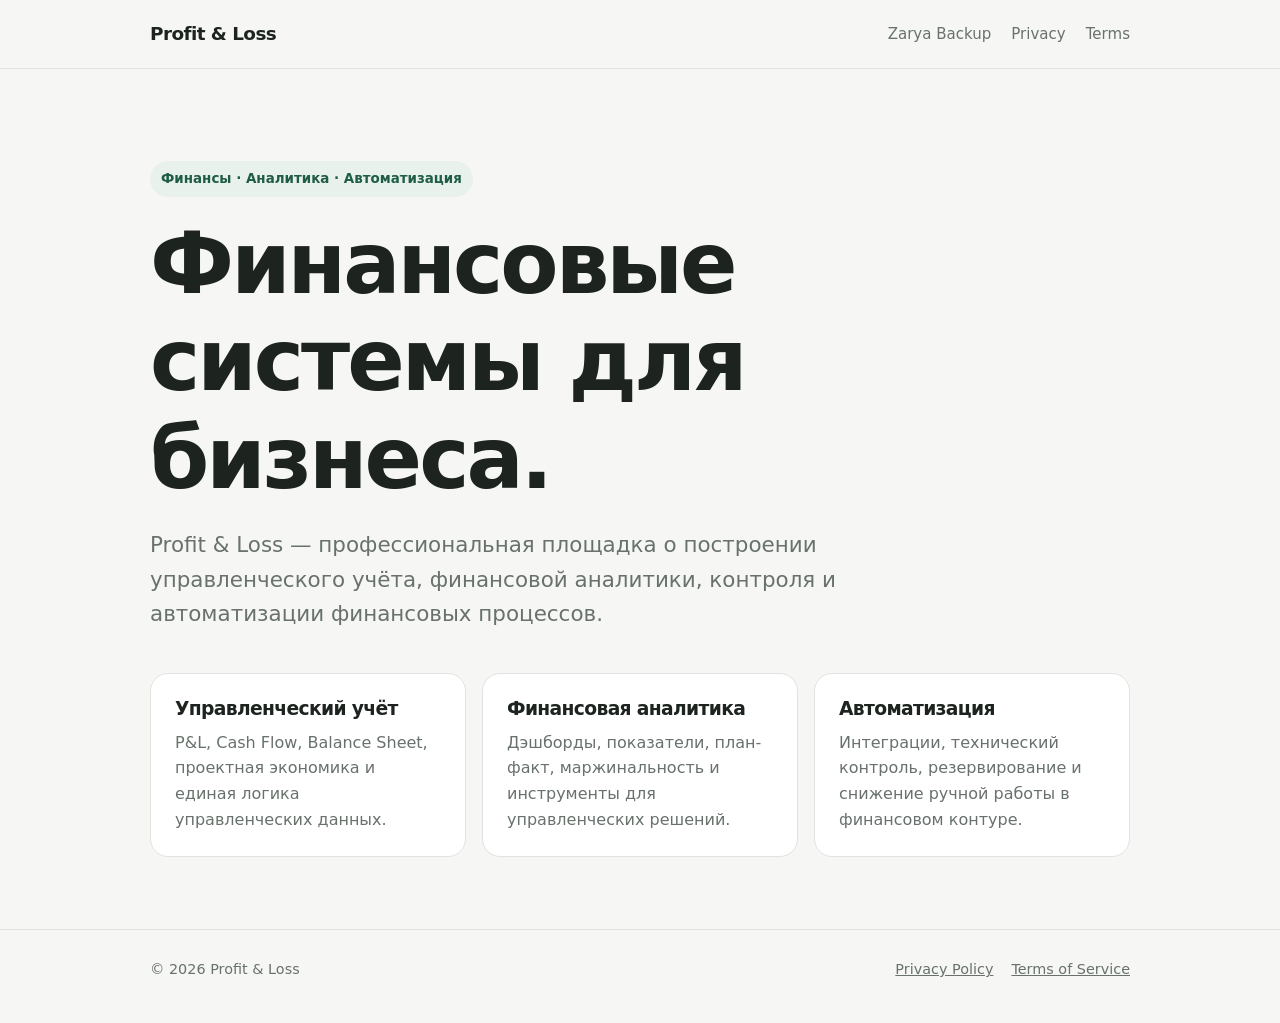
==== index.html @ f4a3ea2a "Add Profit & Loss homepage" ====
<!doctype html>
<html lang="ru">
<head>
  <meta charset="utf-8">
  <meta name="viewport" content="width=device-width,initial-scale=1">
  <meta name="description" content="Profit & Loss — финансовые системы для бизнеса: управленческий учёт, аналитика и автоматизация.">
  <title>Profit & Loss — финансовые системы для бизнеса</title>
  <link rel="stylesheet" href="/styles.css">
</head>
<body>
  <header>
    <div class="wrap">
      <nav>
        <a class="brand" href="/">Profit &amp; Loss</a>
        <div class="navlinks">
          <a href="/zarya-backup/">Zarya Backup</a>
          <a href="/privacy/">Privacy</a>
          <a href="/terms/">Terms</a>
        </div>
      </nav>
    </div>
  </header>

  <main>
    <div class="wrap hero">
      <span class="kicker">Финансы · Аналитика · Автоматизация</span>
      <h1>Финансовые системы для бизнеса.</h1>
      <p class="lead">Profit &amp; Loss — профессиональная площадка о построении управленческого учёта, финансовой аналитики, контроля и автоматизации финансовых процессов.</p>

      <div class="grid">
        <article class="card">
          <h3>Управленческий учёт</h3>
          <p>P&amp;L, Cash Flow, Balance Sheet, проектная экономика и единая логика управленческих данных.</p>
        </article>
        <article class="card">
          <h3>Финансовая аналитика</h3>
          <p>Дэшборды, показатели, план-факт, маржинальность и инструменты для управленческих решений.</p>
        </article>
        <article class="card">
          <h3>Автоматизация</h3>
          <p>Интеграции, технический контроль, резервирование и снижение ручной работы в финансовом контуре.</p>
        </article>
      </div>
    </div>
  </main>

  <footer>
    <div class="wrap footer-row">
      <div>© 2026 Profit &amp; Loss</div>
      <div class="footer-links">
        <a href="/privacy/">Privacy Policy</a>
        <a href="/terms/">Terms of Service</a>
      </div>
    </div>
  </footer>
</body>
</html>
---- styles.css ----
:root {
  --bg: #f6f7f4;
  --surface: #ffffff;
  --text: #1d231f;
  --muted: #68716b;
  --line: #dfe4df;
  --accent: #1f5d45;
  --accent-soft: #e8f1ec;
  --max: 980px;
}

* { box-sizing: border-box; }

html { scroll-behavior: smooth; }

body {
  margin: 0;
  font-family: Inter, ui-sans-serif, system-ui, -apple-system, BlinkMacSystemFont, "Segoe UI", sans-serif;
  color: var(--text);
  background: var(--bg);
  line-height: 1.6;
}

a { color: var(--accent); }

.wrap {
  width: min(calc(100% - 40px), var(--max));
  margin: 0 auto;
}

header {
  border-bottom: 1px solid var(--line);
  background: rgba(246,247,244,.92);
  backdrop-filter: blur(10px);
}

nav {
  min-height: 68px;
  display: flex;
  align-items: center;
  justify-content: space-between;
  gap: 24px;
}

.brand {
  color: var(--text);
  text-decoration: none;
  font-weight: 800;
  letter-spacing: -.03em;
  font-size: 1.15rem;
}

.navlinks {
  display: flex;
  gap: 20px;
  flex-wrap: wrap;
}

.navlinks a {
  color: var(--muted);
  text-decoration: none;
  font-size: .94rem;
}

.hero {
  padding: 92px 0 72px;
}

.kicker {
  display: inline-block;
  padding: 7px 11px;
  border-radius: 999px;
  background: var(--accent-soft);
  color: var(--accent);
  font-size: .84rem;
  font-weight: 700;
  margin-bottom: 18px;
}

h1, h2, h3 {
  line-height: 1.15;
  letter-spacing: -.035em;
}

h1 {
  margin: 0 0 18px;
  font-size: clamp(2.5rem, 7vw, 5.3rem);
  max-width: 850px;
}

h2 {
  margin-top: 0;
  font-size: clamp(1.7rem, 4vw, 2.5rem);
}

.lead {
  max-width: 720px;
  font-size: clamp(1.08rem, 2.2vw, 1.34rem);
  color: var(--muted);
}

.grid {
  display: grid;
  grid-template-columns: repeat(3, minmax(0, 1fr));
  gap: 16px;
  margin: 42px 0 0;
}

.card {
  background: var(--surface);
  border: 1px solid var(--line);
  border-radius: 18px;
  padding: 24px;
}

.card h3 { margin: 0 0 10px; }
.card p { color: var(--muted); margin: 0; }

section { padding: 56px 0; }

.prose {
  background: var(--surface);
  border: 1px solid var(--line);
  border-radius: 20px;
  padding: clamp(24px, 5vw, 52px);
  margin: 42px 0 72px;
}

.prose h1 {
  font-size: clamp(2rem, 5vw, 3.4rem);
  margin-bottom: 12px;
}

.prose h2 {
  margin-top: 36px;
  font-size: 1.45rem;
}

.prose p, .prose li { color: #3e4741; }
.prose .meta { color: var(--muted); font-size: .92rem; }

.button {
  display: inline-block;
  margin-top: 22px;
  padding: 12px 17px;
  border-radius: 11px;
  background: var(--accent);
  color: #fff;
  text-decoration: none;
  font-weight: 700;
}

footer {
  border-top: 1px solid var(--line);
  color: var(--muted);
  padding: 28px 0 42px;
  font-size: .9rem;
}

.footer-row {
  display: flex;
  justify-content: space-between;
  gap: 20px;
  flex-wrap: wrap;
}

.footer-links { display: flex; gap: 18px; flex-wrap: wrap; }
.footer-links a { color: var(--muted); }

@media (max-width: 760px) {
  .grid { grid-template-columns: 1fr; }
  .hero { padding-top: 64px; }
  nav { align-items: flex-start; padding: 18px 0; flex-direction: column; }
}
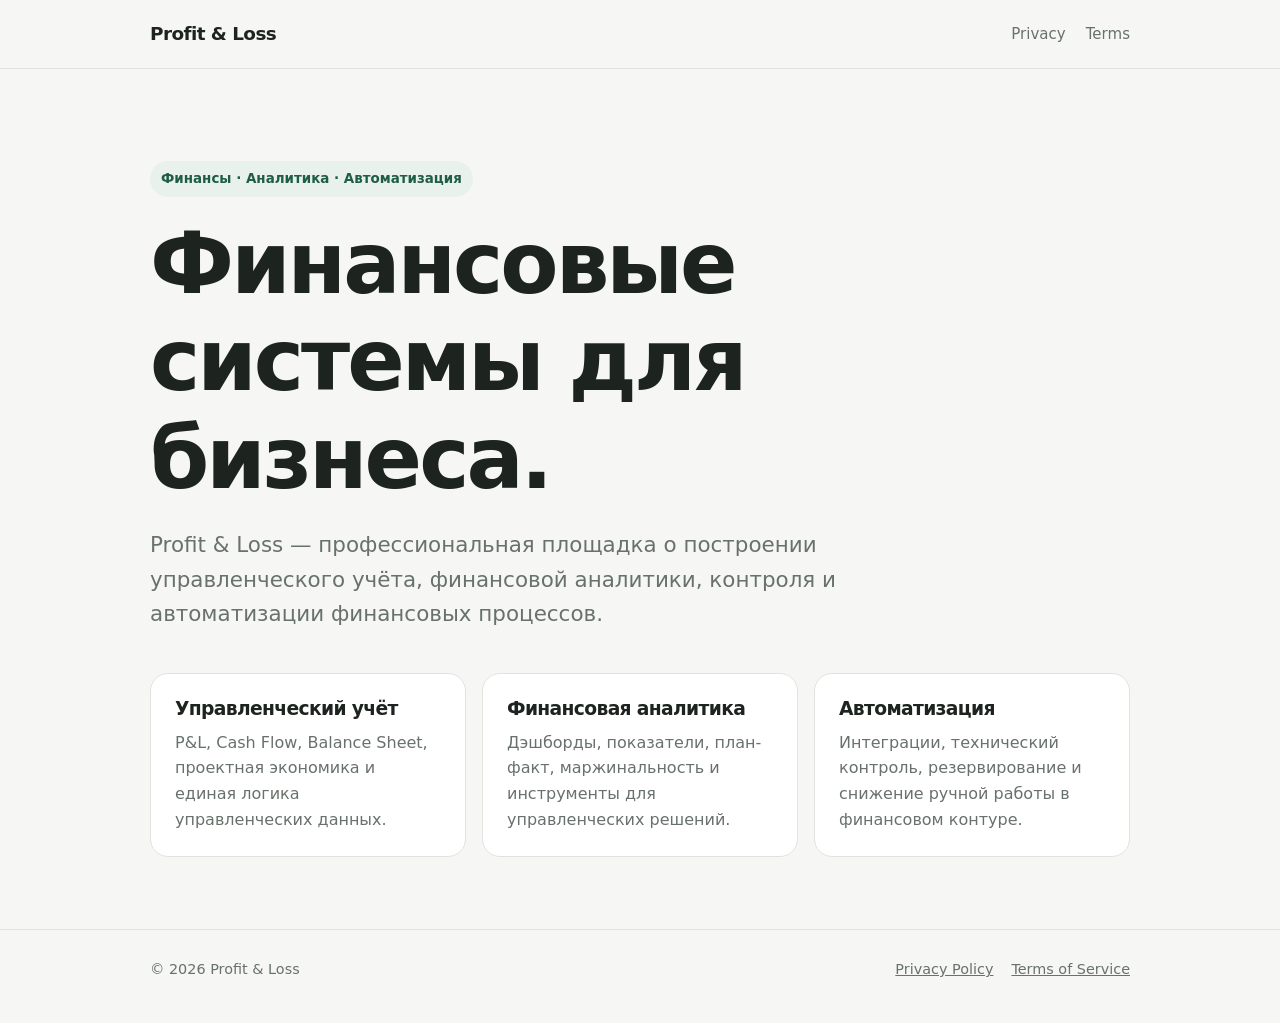
==== commit 9b92f596: "Remove technical app from public navigation" ====
--- a/index.html
+++ b/index.html
@@ -13,7 +13,6 @@
       <nav>
         <a class="brand" href="/">Profit &amp; Loss</a>
         <div class="navlinks">
-          <a href="/zarya-backup/">Zarya Backup</a>
           <a href="/privacy/">Privacy</a>
           <a href="/terms/">Terms</a>
         </div>
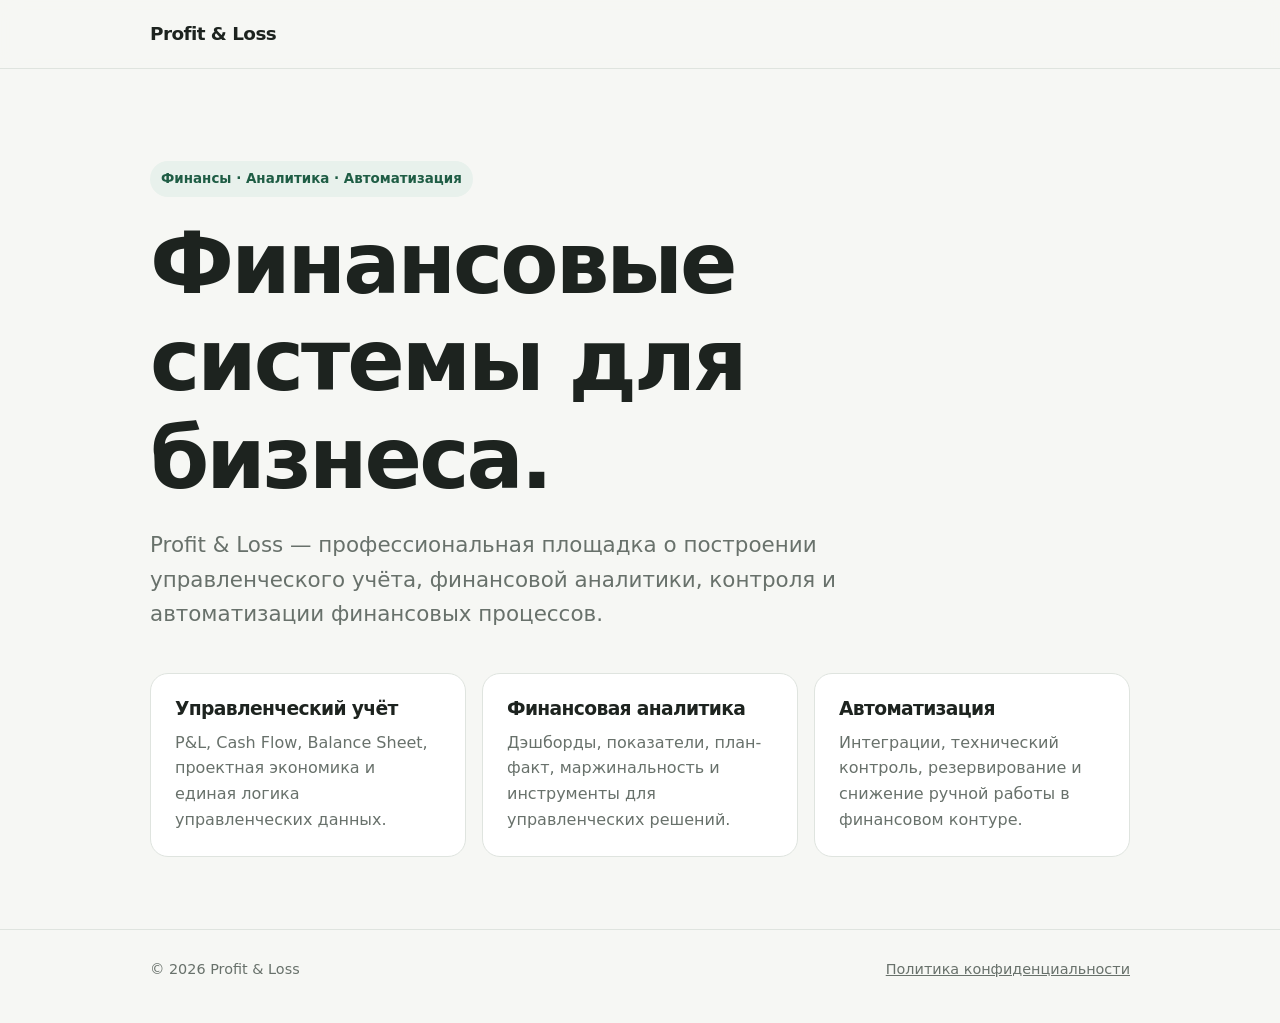
==== commit b4cbe7ef: "Simplify homepage navigation while retaining OAuth privacy link" ====
--- a/index.html
+++ b/index.html
@@ -12,10 +12,6 @@
     <div class="wrap">
       <nav>
         <a class="brand" href="/">Profit &amp; Loss</a>
-        <div class="navlinks">
-          <a href="/privacy/">Privacy</a>
-          <a href="/terms/">Terms</a>
-        </div>
       </nav>
     </div>
   </header>
@@ -47,8 +43,7 @@
     <div class="wrap footer-row">
       <div>© 2026 Profit &amp; Loss</div>
       <div class="footer-links">
-        <a href="/privacy/">Privacy Policy</a>
-        <a href="/terms/">Terms of Service</a>
+        <a href="/privacy/">Политика конфиденциальности</a>
       </div>
     </div>
   </footer>
